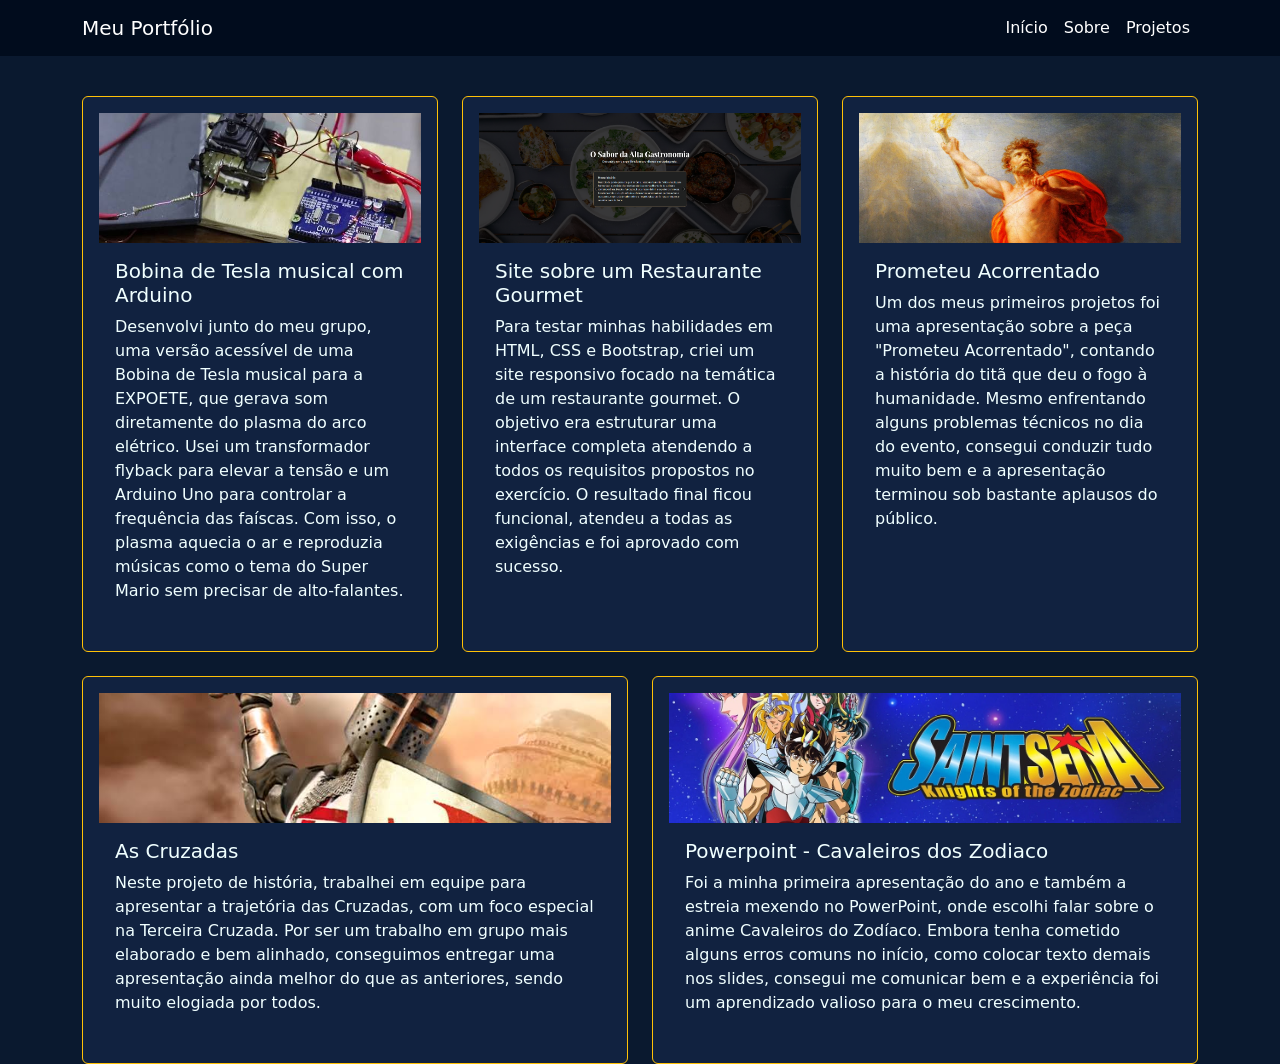
==== index3.html @ a7e38494 "Add files via upload" ====
<!DOCTYPE html>
<html lang="pt-br">
<head>
    <meta charset="UTF-8">
    <meta name="viewport" content="width=device-width, initial-scale=1.0">
    <title>Document</title>
    <link rel="stylesheet" href="style.css">
    <link href="https://cdn.jsdelivr.net/npm/bootstrap@5.3.3/dist/css/bootstrap.min.css" rel="stylesheet" integrity="sha384-QWTKZyjpPEjISv5WaRU9OFeRpok6YctnYmDr5pNlyT2bRjXh0JMhjY6hW+ALEwIH" crossorigin="anonymous">
</head>
<body>
<nav class="navbar textobranco navbar-minha navbar-expand-lg">
        <div class="container">
            <a class="navbar-brand text-white" href="index.html">Meu Portfólio</a>
            <div class="navbar-nav flex-row">
                <a class="nav-link text-white active" href="index.html">Início</a>
                <a class="nav-link text-white" href="index2.html">Sobre</a>
                <a class="nav-link text-white" href="index3.html">Projetos</a>
            </div>
        </div>
    </nav>


    <main class="container mainda3">
        <div class="row g-4 mb-4">
            <div class="col-12 col-md-4">
                <div class="card cartinha h-100 p-3"> 
                    <img class="imagemcarta" src="assets/images/bobinadeteslabanner.jpg" alt="fotuda">
                    <div class="card-body">
                        <h5 class="card-title">Bobina de Tesla musical com Arduino</h5>
                        <p>
                            Desenvolvi junto do meu grupo, uma versão acessível de uma Bobina de Tesla musical para a EXPOETE, que gerava som diretamente do plasma do arco elétrico. Usei um transformador flyback para elevar a tensão e um Arduino Uno para controlar a frequência das faíscas. Com isso, o plasma aquecia o ar e reproduzia músicas como o tema do Super Mario sem precisar de alto-falantes.
                        </p>

                    </div>
                </div>
            </div>

            <div class="col-12 col-md-4">
                <div class="card cartinha h-100 p-3"> 
                    <img class="imagemcarta" src="assets/images/restaurantegourmet.jpg" alt="fotozão">
                    <div class="card-body">
                        <h5 class="card-title">Site sobre um Restaurante Gourmet</h5>
                        <p>
                         Para testar minhas habilidades em HTML, CSS e Bootstrap, criei um site responsivo focado na temática de um restaurante gourmet. O objetivo era estruturar uma interface completa atendendo a todos os requisitos propostos no exercício. O resultado final ficou funcional, atendeu a todas as exigências e foi aprovado com sucesso.
                            
                        </p>

                    </div>
                </div>
            </div>  

            <div class="col-12 col-md-4">
                <div class="card cartinha h-100 p-3"> 
                    <img class="imagemcarta" src="assets/images/prometeuacorrentadobanner.jpg" alt="fotuda">
                    <div class="card-body">
                        <h5 class="card-title">Prometeu Acorrentado</h5>
                        <p>
                            Um dos meus primeiros projetos foi uma apresentação sobre a peça "Prometeu Acorrentado", contando a história do titã que deu o fogo à humanidade. Mesmo enfrentando alguns problemas técnicos no dia do evento, consegui conduzir tudo muito bem e a apresentação terminou sob bastante aplausos do público.
                        </p>

                    </div>
                </div>
            </div>  
        </div>

        <div class="row g-4">
            <div class="col-12 col-md-6">
                <div class="card cartinha h-100 p-3"> 
                    <img class="imagemcarta" src="assets/images/cruzadasbanner.jpg" alt="fotuda">
                    <div class="card-body">
                        <h5 class="card-title">As Cruzadas</h5>
                        <p>
                            Neste projeto de história, trabalhei em equipe para apresentar a trajetória das Cruzadas, com um foco especial na Terceira Cruzada. Por ser um trabalho em grupo mais elaborado e bem alinhado, conseguimos entregar uma apresentação ainda melhor do que as anteriores, sendo muito elogiada por todos.
                        </p>

                    </div>
                </div>
            </div>  

            <div class="col-12 col-md-6">
                <div class="card cartinha h-100 p-3"> 
                    <img class="imagemcarta" src="assets/images/saintseiyabanner.jpg" alt="fotuda">
                    <div class="card-body">
                        <h5 class="card-title">Powerpoint - Cavaleiros dos Zodiaco</h5>
                        <p>
                            Foi a minha primeira apresentação do ano e também a estreia mexendo no PowerPoint, onde escolhi falar sobre o anime Cavaleiros do Zodíaco. Embora tenha cometido alguns erros comuns no início, como colocar texto demais nos slides, consegui me comunicar bem e a experiência foi um aprendizado valioso para o meu crescimento.
                        </p>

                    </div>
                </div>
            </div>  


        
</main>

</body>
</html>
---- style.css ----
body {
    background-color: #0a192f !important;
    color: #ffffff;
    
}

.navbar-minha {
    background-color: #010c1d !important;
}

.textobranco {
    color: azure;
}

.imagen img {
    width: 540px;
    max-width: 100%;
    height: auto;
    border-radius: 3px;
    border: 3px solid #ffc107;
}

.caixa-principal, .caixinha {
    background-color: #112240;
    border: 1px solid #ffc107;
}

.imgpeq img {
    margin-top: 5px;
    height: 200px;
    width: 300px;
}

.cartinha {
background-color: #112240 !important;
    border: 1px solid #ffc107 !important;
    height: 240px ;
    display: flex;
    flex-direction: column;
    justify-content: space-between;
    color: azure !important;

}

.imagemcarta {
    height: 130px;
    object-fit: cover;
    width: 100%;
}

.mainda3 {
    padding-top: 40px;
}
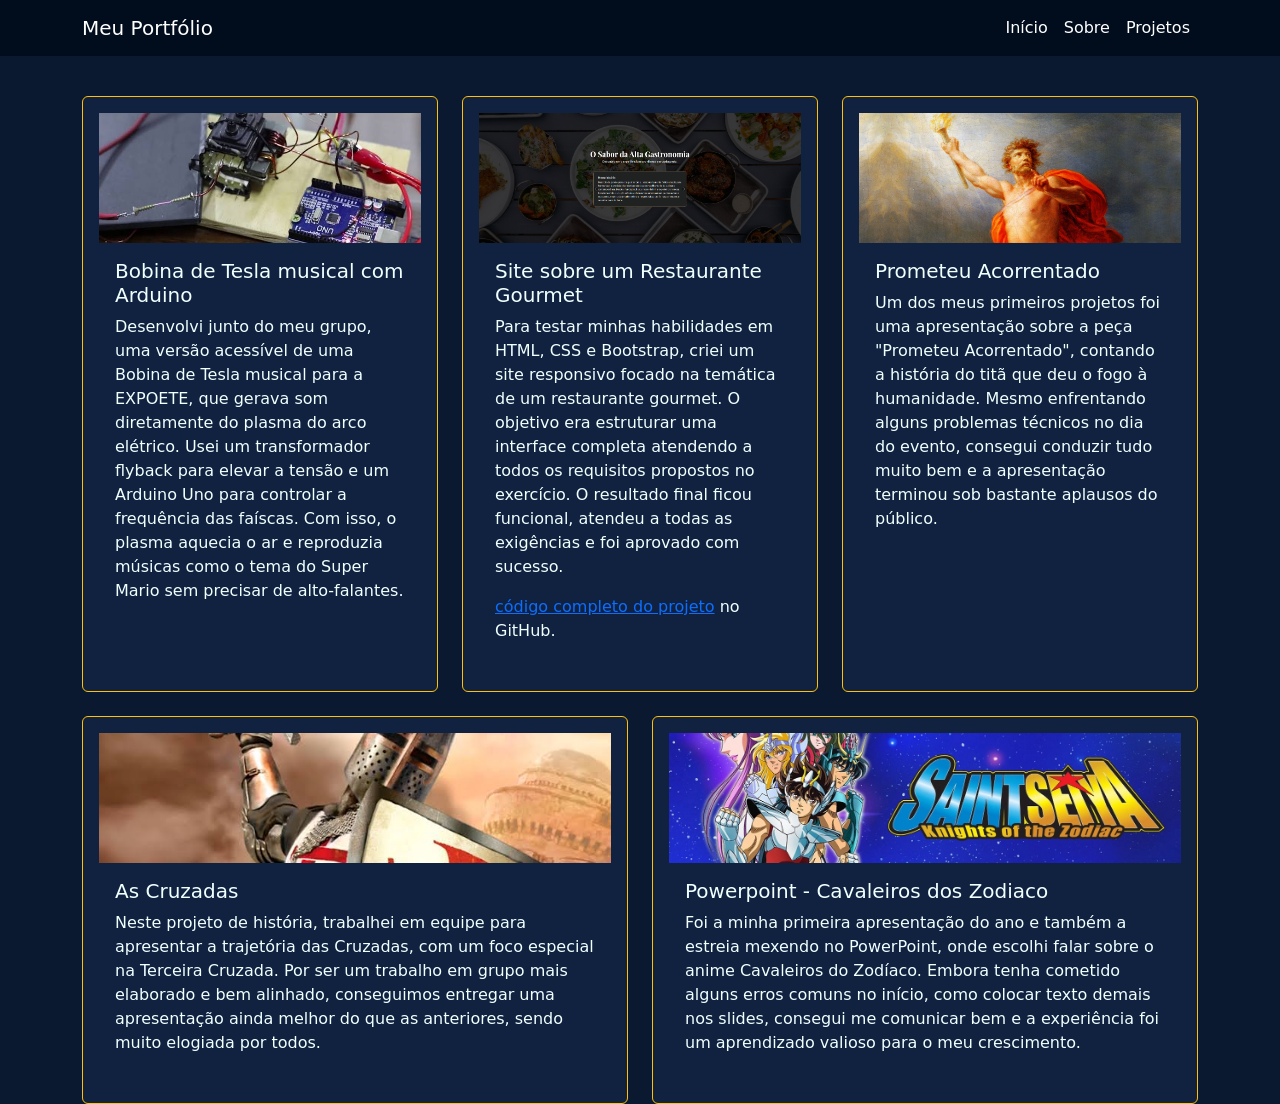
==== commit a5c3daf3: "Update index3.html" ====
--- a/index3.html
+++ b/index3.html
@@ -42,7 +42,7 @@
                         <h5 class="card-title">Site sobre um Restaurante Gourmet</h5>
                         <p>
                          Para testar minhas habilidades em HTML, CSS e Bootstrap, criei um site responsivo focado na temática de um restaurante gourmet. O objetivo era estruturar uma interface completa atendendo a todos os requisitos propostos no exercício. O resultado final ficou funcional, atendeu a todas as exigências e foi aprovado com sucesso.
-                            
+                         <p><a href="https://github.com/cainna06code/Projeto-Restaurante.git" target="_blank">código completo do projeto</a> no GitHub.</p>
                         </p>
 
                     </div>
@@ -95,4 +95,4 @@
 </main>
 
 </body>
-</html>+</html>
--- a/style.css
+++ b/style.css
@@ -29,6 +29,7 @@
     margin-top: 5px;
     height: 200px;
     width: 300px;
+    max-width: 100%
 }
 
 .cartinha {
@@ -50,4 +51,4 @@
 
 .mainda3 {
     padding-top: 40px;
-}+}
